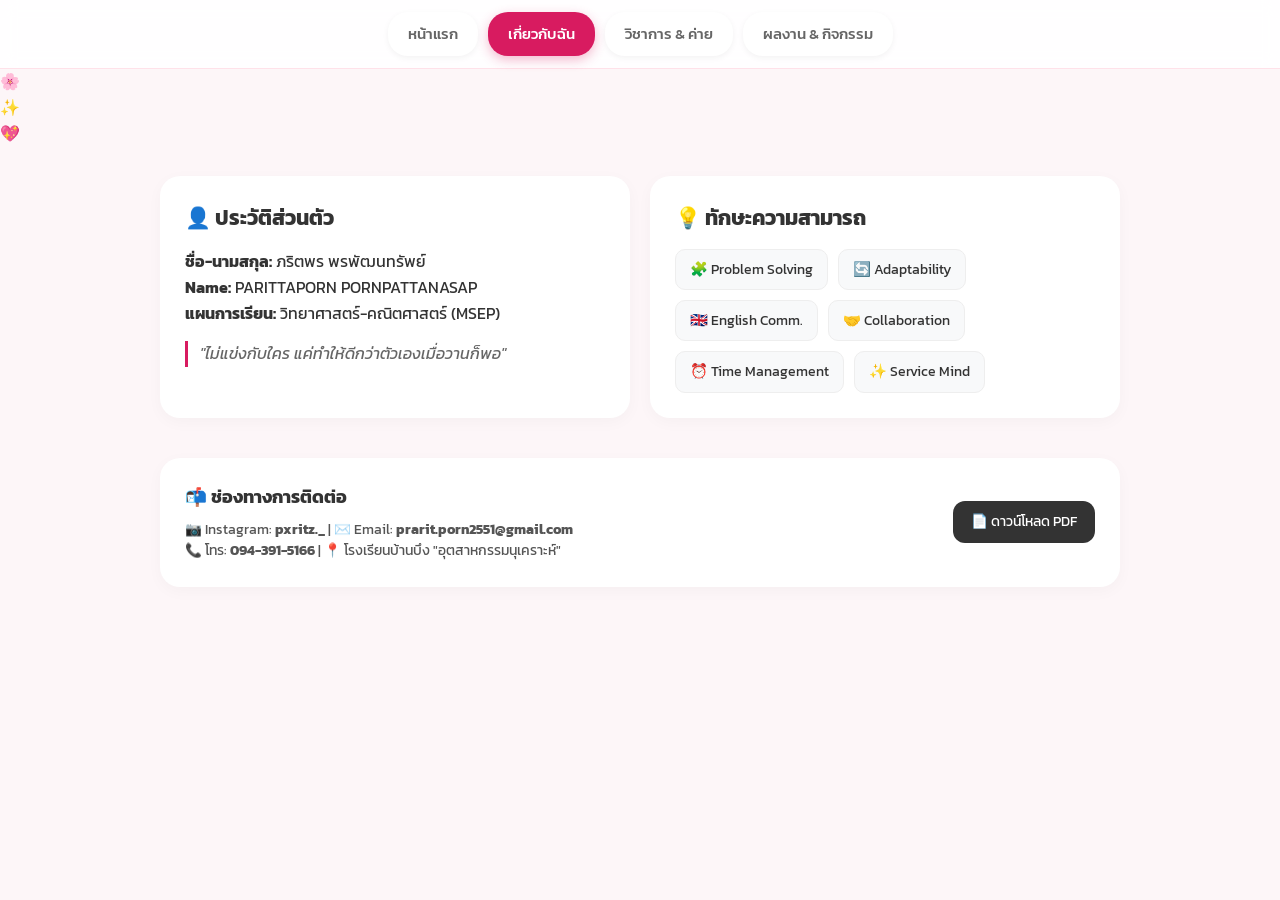
==== about.html @ ddc67fa9 "Update and rename aboutme.html to about.html" ====
<!DOCTYPE html>
<html lang="th">
<head>
    <meta charset="UTF-8">
    <meta name="viewport" content="width=device-width, initial-scale=1.0">
    <title>เกี่ยวกับฉัน | ภริตพร พรพัฒนทรัพย์</title>
    <link rel="stylesheet" href="style.css">
    <link href="https://fonts.googleapis.com/css2?family=Kanit:wght@300;400;500;600;700&display=swap" rel="stylesheet">
</head>
<body>

    <!-- แถบเมนูนำทางด้านบน -->
    <div class="top-nav-wrapper">
        <div class="tab-nav">
            <a href="index.html" class="tab-btn">หน้าแรก</a>
            <a href="about.html" class="tab-btn active">เกี่ยวกับฉัน</a>
            <a href="academic.html" class="tab-btn">วิชาการ & ค่าย</a>
            <a href="activities.html" class="tab-btn">ผลงาน & กิจกรรม</a>
        </div>
    </div>

    <!-- Background Animated Elements (เอฟเฟกต์วิ้งๆ พื้นหลัง) -->
    <div class="bg-animated">
        <div class="pink-orb orb1"></div>
        <div class="pink-orb orb2"></div>
        <div class="pink-orb orb3"></div>
        <div class="sparkle sparkle1">🌸</div>
        <div class="sparkle sparkle2">✨</div>
        <div class="sparkle sparkle3">💖</div>
    </div>

    <div class="main-wrapper">
        <div class="two-col-grid">
            <section class="content-card">
                <h2>👤 ประวัติส่วนตัว</h2>
                <div class="info-body">
                    <p><strong>ชื่อ-นามสกุล:</strong> ภริตพร พรพัฒนทรัพย์</p>
                    <p><strong>Name:</strong> PARITTAPORN PORNPATTANASAP</p>
                    <p><strong>แผนการเรียน:</strong> วิทยาศาสตร์-คณิตศาสตร์ (MSEP)</p>
                    <blockquote class="quote">"ไม่แข่งกับใคร แค่ทำให้ดีกว่าตัวเองเมื่อวานก็พอ"</blockquote>
                </div>
            </section>

            <section class="content-card">
                <h2>💡 ทักษะความสามารถ</h2>
                <div class="skill-pills">
                    <span>🧩 Problem Solving</span>
                    <span>🔄 Adaptability</span>
                    <span>🇬🇧 English Comm.</span>
                    <span>🤝 Collaboration</span>
                    <span>⏰ Time Management</span>
                    <span>✨ Service Mind</span>
                </div>
            </section>
        </div>

        <!-- Footer -->
        <footer class="footer-card">
            <div class="contact-det">
                <h2>📬 ช่องทางการติดต่อ</h2>
                <p>📷 Instagram: <strong>pxritz._</strong> | ✉️ Email: <strong>prarit.porn2551@gmail.com</strong></p>
                <p>📞 โทร: <strong>094-391-5166</strong> | 📍 โรงเรียนบ้านบึง "อุตสาหกรรมนุเคราะห์"</p>
            </div>
            <a href="swu1.1.pdf" target="_blank" class="btn-pdf">📄 ดาวน์โหลด PDF</a>
        </footer>
    </div>

</body>
</html>
---- style.css ----
* {
    box-sizing: border-box;
    margin: 0;
    padding: 0;
    font-family: 'Kanit', sans-serif;
}

body {
    background-color: #fdf6f8;
    color: #333;
    line-height: 1.6;
    position: relative;
    overflow-x: hidden;
}

/* แถบนำทาง */
.top-nav-wrapper {
    position: sticky;
    top: 0;
    z-index: 100;
    background: rgba(255, 255, 255, 0.9);
    backdrop-filter: blur(8px);
    border-bottom: 1px solid #ffe1e9;
    padding: 12px 0;
}

.tab-nav {
    display: flex;
    justify-content: center;
    gap: 10px;
    max-width: 1000px;
    margin: 0 auto;
    padding: 0 15px;
}

.tab-btn {
    border: none;
    background: #fff;
    color: #666;
    padding: 10px 20px;
    border-radius: 20px;
    font-size: 0.95rem;
    font-weight: 500;
    text-decoration: none;
    transition: all 0.3s ease;
    box-shadow: 0 2px 6px rgba(0,0,0,0.05);
}

.tab-btn:hover {
    background: #ffe6ee;
    color: #d81b60;
}

.tab-btn.active {
    background: #d81b60;
    color: #fff;
    box-shadow: 0 4px 12px rgba(216, 27, 96, 0.3);
}

.main-wrapper {
    max-width: 1000px;
    margin: 30px auto;
    padding: 0 20px;
}

/* Hero Section */
.hero-card {
    display: flex;
    align-items: center;
    gap: 30px;
    background: #fff;
    padding: 30px;
    border-radius: 24px;
    box-shadow: 0 8px 24px rgba(0,0,0,0.04);
}

.profile-box {
    position: relative;
}

.profile-img {
    width: 140px;
    height: 140px;
    border-radius: 50%;
    object-fit: cover;
    border: 4px solid #ffe1e9;
}

.status-dot {
    position: absolute;
    bottom: 8px;
    right: 8px;
    width: 16px;
    height: 16px;
    background-color: #4caf50;
    border: 3px solid #fff;
    border-radius: 50%;
}

.sub-heading {
    font-size: 0.85rem;
    color: #d81b60;
    font-weight: 600;
    letter-spacing: 1px;
}

.school-name {
    color: #666;
    margin: 5px 0 15px;
}

.tag-group {
    display: flex;
    flex-wrap: wrap;
    gap: 8px;
}

.tag {
    background: #fff0f5;
    color: #d81b60;
    padding: 4px 12px;
    border-radius: 12px;
    font-size: 0.85rem;
}

/* Stats Section */
.stats-card {
    display: flex;
    justify-content: space-around;
    align-items: center;
    background: #fff;
    margin-top: 20px;
    padding: 20px;
    border-radius: 20px;
    box-shadow: 0 4px 16px rgba(0,0,0,0.03);
    text-align: center;
}

.stat-box .num {
    display: block;
    font-size: 1.8rem;
    font-weight: 700;
    color: #d81b60;
}

.stat-box .label {
    font-size: 0.85rem;
    color: #777;
}

.divider {
    width: 1px;
    height: 40px;
    background: #eee;
}

/* Grid & Cards */
.two-col-grid {
    display: grid;
    grid-template-columns: 1fr 1fr;
    gap: 20px;
}

.content-card {
    background: #fff;
    padding: 25px;
    border-radius: 20px;
    box-shadow: 0 4px 16px rgba(0,0,0,0.03);
}

.content-card h2 {
    font-size: 1.3rem;
    color: #333;
    margin-bottom: 15px;
}

.quote {
    margin-top: 15px;
    padding-left: 12px;
    border-left: 3px solid #d81b60;
    font-style: italic;
    color: #666;
}

.skill-pills {
    display: flex;
    flex-wrap: wrap;
    gap: 10px;
}

.skill-pills span {
    background: #f8f9fa;
    border: 1px solid #eee;
    padding: 8px 14px;
    border-radius: 10px;
    font-size: 0.9rem;
}

/* Timeline */
.timeline-list {
    display: flex;
    flex-direction: column;
    gap: 20px;
    position: relative;
    padding-left: 20px;
}

.tl-item {
    position: relative;
}

.tl-dot {
    position: absolute;
    left: -20px;
    top: 6px;
    width: 10px;
    height: 10px;
    background: #d81b60;
    border-radius: 50%;
}

/* Activity Grid */
.section-title {
    font-size: 1.3rem;
    margin-bottom: 15px;
}

.activity-grid {
    display: grid;
    grid-template-columns: repeat(auto-fill, minmax(280px, 1fr));
    gap: 20px;
}

.act-card {
    background: #fff;
    border-radius: 16px;
    overflow: hidden;
    box-shadow: 0 4px 16px rgba(0,0,0,0.04);
}

.act-img-wrap {
    position: relative;
    height: 180px;
}

.act-img-wrap img {
    width: 100%;
    height: 100%;
    object-fit: cover;
}

.badge {
    position: absolute;
    top: 10px;
    right: 10px;
    padding: 4px 10px;
    border-radius: 8px;
    font-size: 0.75rem;
    font-weight: 600;
}

.badge-pink {
    background: rgba(216, 27, 96, 0.9);
    color: #fff;
}

.act-body {
    padding: 15px;
}

.act-body h3 {
    font-size: 1rem;
    margin-bottom: 8px;
}

.act-body p {
    font-size: 0.85rem;
    color: #666;
}

.act-gallery-title {
    font-size: 0.8rem;
    color: #888;
    margin-top: 10px;
}

.act-sub-images {
    display: flex;
    gap: 6px;
    margin: 6px 0;
}

.act-sub-images img {
    width: 45px;
    height: 45px;
    border-radius: 6px;
    object-fit: cover;
}

.btn-link {
    display: inline-block;
    font-size: 0.8rem;
    color: #d81b60;
    text-decoration: none;
    font-weight: 500;
    margin-top: 8px;
}

/* Footer */
.footer-card {
    margin-top: 40px;
    background: #fff;
    padding: 25px;
    border-radius: 20px;
    display: flex;
    justify-content: space-between;
    align-items: center;
    box-shadow: 0 4px 16px rgba(0,0,0,0.03);
}

.contact-det h2 {
    font-size: 1.1rem;
    margin-bottom: 8px;
}

.contact-det p {
    font-size: 0.85rem;
    color: #555;
}

.btn-pdf {
    background: #333;
    color: #fff;
    text-decoration: none;
    padding: 10px 18px;
    border-radius: 12px;
    font-size: 0.85rem;
}

/* Responsive */
@media (max-width: 768px) {
    .hero-card, .two-col-grid, .footer-card {
        flex-direction: column;
        grid-template-columns: 1fr;
        text-align: center;
    }
    
    .stats-card {
        flex-direction: column;
        gap: 15px;
    }
    
    .divider {
        width: 80%;
        height: 1px;
    }
}
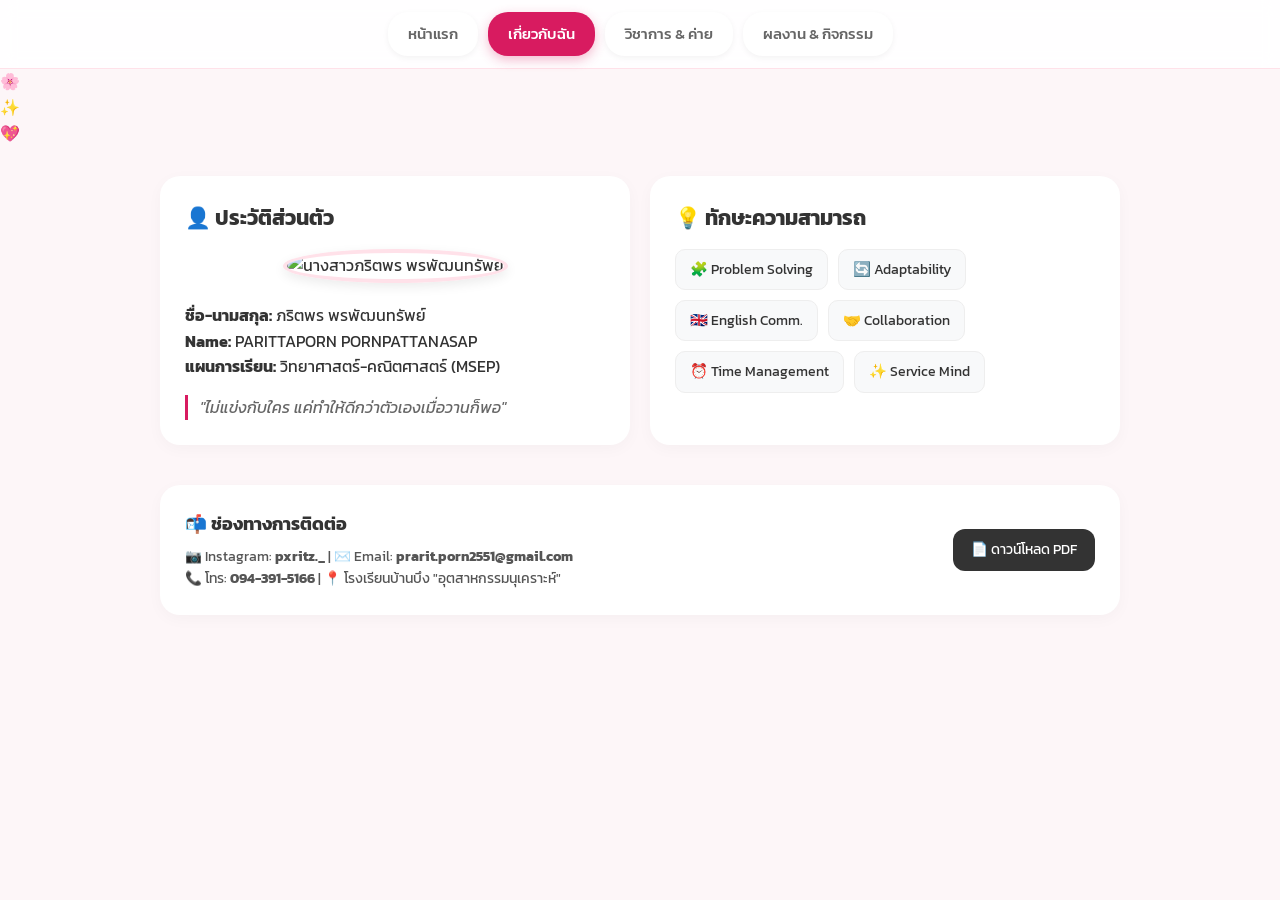
==== commit 7a45e3f8: "Update about.html" ====
--- a/about.html
+++ b/about.html
@@ -19,7 +19,7 @@
         </div>
     </div>
 
-    <!-- Background Animated Elements (เอฟเฟกต์วิ้งๆ พื้นหลัง) -->
+    <!-- Background Animated Elements -->
     <div class="bg-animated">
         <div class="pink-orb orb1"></div>
         <div class="pink-orb orb2"></div>
@@ -31,8 +31,16 @@
 
     <div class="main-wrapper">
         <div class="two-col-grid">
+            
+            <!-- การ์ดประวัติส่วนตัว + รูปโปรไฟล์ -->
             <section class="content-card">
                 <h2>👤 ประวัติส่วนตัว</h2>
+                
+                <!-- ส่วนแสดงรูปถ่ายในหน้า เกี่ยวกับฉัน -->
+                <div style="text-align: center; margin-bottom: 20px;">
+                    <img src="IMG_4195.jpeg" alt="นางสาวภริตพร พรพัฒนทรัพย์" style="width: 150px; height: 150px; border-radius: 50%; object-fit: cover; border: 4px solid #ffe1e9; box-shadow: 0 4px 12px rgba(0,0,0,0.08);">
+                </div>
+
                 <div class="info-body">
                     <p><strong>ชื่อ-นามสกุล:</strong> ภริตพร พรพัฒนทรัพย์</p>
                     <p><strong>Name:</strong> PARITTAPORN PORNPATTANASAP</p>
@@ -41,6 +49,7 @@
                 </div>
             </section>
 
+            <!-- การ์ดทักษะความสามารถ -->
             <section class="content-card">
                 <h2>💡 ทักษะความสามารถ</h2>
                 <div class="skill-pills">
@@ -52,6 +61,7 @@
                     <span>✨ Service Mind</span>
                 </div>
             </section>
+
         </div>
 
         <!-- Footer -->
